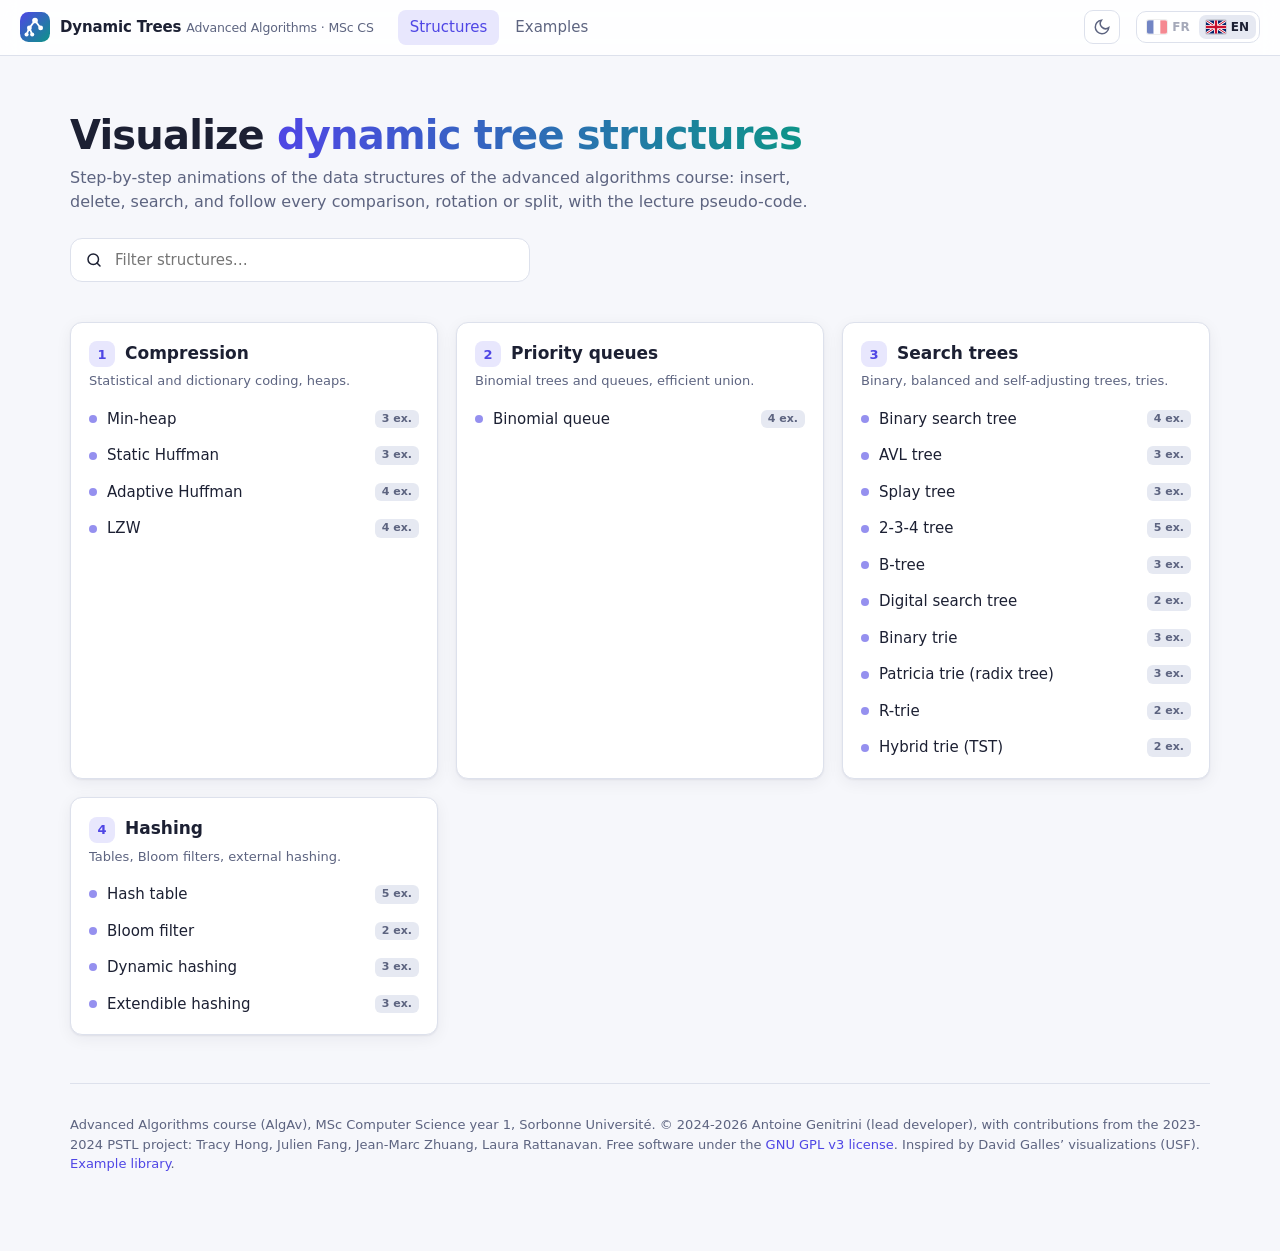
==== index.html @ ccd40989 "Nouveau site : moteur d'animation moderne et toutes les structures du cours Réécriture complète, san" ====
<!DOCTYPE html>
<!--
  Structures arborescentes dynamiques
  Copyright (C) 2024-2026 Antoine Genitrini (développeur principal)
  Contributeurs (projet PSTL 2023-2024, Sorbonne Université) :
    Tracy Hong, Julien Fang, Jean-Marc Zhuang, Laura Rattanavan
  Licence : GNU GPL version 3 ou ultérieure (voir le fichier LICENSE).
  SPDX-License-Identifier: GPL-3.0-or-later
-->
<html lang="fr">
<head>
  <meta charset="utf-8">
  <meta name="viewport" content="width=device-width, initial-scale=1">
  <title>Structures arborescentes dynamiques</title>
  <meta name="description" content="Visualisations animées des structures de données du cours d'algorithmique avancée : arbres de recherche, tries, tas, files binomiales, Huffman, LZW, hachage.">
  <link rel="icon" href="data:image/svg+xml,%3Csvg xmlns='http://www.w3.org/2000/svg' viewBox='0 0 32 32'%3E%3Crect width='32' height='32' rx='9' fill='%234f46e5'/%3E%3Cg fill='%23fff'%3E%3Ccircle cx='16' cy='9' r='3'/%3E%3Ccircle cx='10' cy='18' r='3'/%3E%3Ccircle cx='22' cy='18' r='3'/%3E%3C/g%3E%3C/svg%3E">
  <link rel="stylesheet" href="css/style.css">
</head>
<body>
  <main class="page">
    <section class="hero">
      <h1 data-i18n-html="home.title"></h1>
      <p data-i18n="home.lead"></p>
      <label class="searchbar">
        <svg width="18" height="18" viewBox="0 0 24 24" fill="none" stroke="currentColor" stroke-width="2" stroke-linecap="round" aria-hidden="true"><circle cx="11" cy="11" r="7"/><path d="M20 20l-4-4"/></svg>
        <input type="search" id="filter" data-i18n-placeholder="home.filter" autocomplete="off">
      </label>
    </section>
    <section class="chapters" id="chapters"></section>
    <footer class="site">
      <p data-i18n-html="home.footer"></p>
    </footer>
  </main>
  <div class="tooltip" id="tooltip" role="tooltip"></div>

  <script src="js/i18n.js"></script>
  <script src="js/catalog.js"></script>
  <script src="js/home.js"></script>
</body>
</html>
---- css/style.css ----
/*
 * Structures arborescentes dynamiques
 * Copyright (C) 2024-2026 Antoine Genitrini (développeur principal)
 * Contributeurs (projet PSTL 2023-2024, Sorbonne Université) :
 *   Tracy Hong, Julien Fang, Jean-Marc Zhuang, Laura Rattanavan
 *
 * Ce programme est un logiciel libre : vous pouvez le redistribuer et/ou le
 * modifier selon les termes de la GNU General Public License telle que publiée
 * par la Free Software Foundation, version 3 de la licence ou (à votre choix)
 * toute version ultérieure. Ce programme est distribué dans l'espoir qu'il sera
 * utile, mais SANS AUCUNE GARANTIE ; voir le fichier LICENSE pour plus de détails.
 *
 * SPDX-License-Identifier: GPL-3.0-or-later
 */

/* ==========================================================================
   Structures arborescentes dynamiques — feuille de style commune
   ========================================================================== */

:root {
  --bg: #f6f7fb;
  --surface: #ffffff;
  --surface-2: #f0f2f8;
  --surface-3: #e6e9f2;
  --border: #dde1ec;
  --text: #1c2033;
  --text-dim: #5d6480;
  --accent: #4f46e5;
  --accent-soft: #e8e7fd;
  --accent-text: #ffffff;
  --accent-2: #0d9488;

  --node-fill: #ffffff;
  --node-stroke: #4f46e5;
  --node-text: #1c2033;
  --node-sub: #6b7194;
  --edge: #9aa1bd;
  --edge-label: #5d6480;
  --muted: #b9bfd4;

  --hl: #f59e0b;      /* élément courant */
  --hl-bg: #fff4dc;
  --cmp: #2563eb;     /* comparaison */
  --cmp-bg: #e3ecff;
  --ok: #059669;      /* trouvé / validé */
  --ok-bg: #dcf7ec;
  --bad: #dc2626;     /* suppression / erreur */
  --bad-bg: #fde4e4;
  --new: #7c3aed;     /* nouvel élément */
  --new-bg: #efe6ff;
  --rb-red: #e11d48;
  --rb-black: #1f2937;

  --code-bg: #f7f8fc;
  --code-line: #fff1cc;
  --shadow: 0 1px 2px rgba(20, 24, 50, .06), 0 4px 16px rgba(20, 24, 50, .06);
  --radius: 12px;
  --font: Inter, ui-sans-serif, system-ui, -apple-system, "Segoe UI", Roboto, "Helvetica Neue", Arial, sans-serif;
  --mono: "JetBrains Mono", ui-monospace, SFMono-Regular, Menlo, Consolas, "Liberation Mono", monospace;
  color-scheme: light;
}

:root[data-theme="dark"] {
  --bg: #0f1220;
  --surface: #171b2d;
  --surface-2: #1e2338;
  --surface-3: #272d47;
  --border: #2c3350;
  --text: #e6e8f2;
  --text-dim: #9aa1bd;
  --accent: #8b85ff;
  --accent-soft: #2a2a55;
  --accent-text: #0f1220;
  --accent-2: #2dd4bf;

  --node-fill: #1b2035;
  --node-stroke: #8b85ff;
  --node-text: #eef0fa;
  --node-sub: #a4abc8;
  --edge: #5b6386;
  --edge-label: #a4abc8;
  --muted: #4a5272;

  --hl: #fbbf24;
  --hl-bg: #3d3214;
  --cmp: #60a5fa;
  --cmp-bg: #182c4d;
  --ok: #34d399;
  --ok-bg: #123a2e;
  --bad: #f87171;
  --bad-bg: #431b1f;
  --new: #a78bfa;
  --new-bg: #2c2150;
  --rb-red: #fb7185;
  --rb-black: #94a3b8;

  --code-bg: #131729;
  --code-line: #3a3216;
  --shadow: 0 1px 2px rgba(0, 0, 0, .3), 0 6px 20px rgba(0, 0, 0, .25);
  color-scheme: dark;
}

* { box-sizing: border-box; }

html, body {
  margin: 0;
  background: var(--bg);
  color: var(--text);
  font-family: var(--font);
  font-size: 15px;
  line-height: 1.5;
  -webkit-font-smoothing: antialiased;
}

a { color: var(--accent); text-decoration: none; }
a:hover { text-decoration: underline; }

button, input, select { font: inherit; color: inherit; }

/* --------------------------------------------------------------------------
   En-tête
   -------------------------------------------------------------------------- */

.topbar {
  position: sticky;
  top: 0;
  z-index: 50;
  display: flex;
  align-items: center;
  gap: 16px;
  padding: 10px 20px;
  background: color-mix(in srgb, var(--surface) 88%, transparent);
  backdrop-filter: saturate(1.4) blur(10px);
  border-bottom: 1px solid var(--border);
}

.brand {
  display: flex;
  align-items: center;
  gap: 10px;
  color: var(--text);
  font-weight: 700;
  letter-spacing: -.01em;
  white-space: nowrap;
}
.brand:hover { text-decoration: none; }
.brand svg { flex: none; }
.brand small { font-weight: 500; color: var(--text-dim); }

.topbar nav { display: flex; gap: 4px; margin-left: 8px; }
.topbar nav a {
  padding: 6px 12px;
  border-radius: 8px;
  color: var(--text-dim);
  font-weight: 500;
}
.topbar nav a:hover { background: var(--surface-2); color: var(--text); text-decoration: none; }
.topbar nav a.active { color: var(--accent); background: var(--accent-soft); }

.topbar .spacer { flex: 1; }
.topbar .slot { flex: 0 1 auto; min-width: 0; overflow: hidden; }
.topbar > * { flex-shrink: 0; }
.topbar > .slot { flex-shrink: 1; }
@media (max-width: 1250px) { body.viz .topbar nav { display: none; } }

.icon-btn {
  display: inline-flex;
  align-items: center;
  justify-content: center;
  gap: 6px;
  height: 34px;
  min-width: 34px;
  padding: 0 8px;
  border: 1px solid var(--border);
  border-radius: 9px;
  background: var(--surface);
  cursor: pointer;
  color: var(--text-dim);
}
.icon-btn:hover { color: var(--text); border-color: var(--accent); }

.lang-toggle {
  display: inline-flex;
  padding: 3px;
  gap: 2px;
  border: 1px solid var(--border);
  border-radius: 10px;
  background: var(--surface);
  cursor: pointer;
}
.lang-toggle span {
  display: inline-flex;
  align-items: center;
  gap: 5px;
  padding: 3px 7px;
  border-radius: 7px;
  font-size: 12px;
  font-weight: 600;
  color: var(--text-dim);
  opacity: .55;
  transition: all .2s;
}
.lang-toggle span.on { opacity: 1; background: var(--surface-3); color: var(--text); }
.lang-toggle svg { width: 20px; height: 14px; border-radius: 2px; box-shadow: 0 0 0 1px rgba(0,0,0,.12); }

/* --------------------------------------------------------------------------
   Page d'accueil
   -------------------------------------------------------------------------- */

.page { max-width: 1180px; margin: 0 auto; padding: 32px 20px 64px; }

.hero { padding: 24px 0 8px; }
.hero h1 {
  margin: 0 0 8px;
  font-size: clamp(28px, 4vw, 40px);
  letter-spacing: -.02em;
  line-height: 1.15;
}
.hero h1 .grad {
  background: linear-gradient(90deg, var(--accent), var(--accent-2));
  -webkit-background-clip: text;
  background-clip: text;
  color: transparent;
}
.hero p { margin: 0; max-width: 760px; color: var(--text-dim); font-size: 16px; }

.searchbar {
  display: flex;
  align-items: center;
  gap: 10px;
  margin: 24px 0 8px;
  padding: 0 14px;
  height: 44px;
  max-width: 460px;
  border: 1px solid var(--border);
  border-radius: 12px;
  background: var(--surface);
}
.searchbar input { flex: 1; border: 0; outline: 0; background: transparent; height: 100%; }
.searchbar:focus-within { border-color: var(--accent); box-shadow: 0 0 0 3px var(--accent-soft); }

.chapters {
  display: grid;
  grid-template-columns: repeat(auto-fill, minmax(300px, 1fr));
  gap: 18px;
  margin-top: 24px;
}

.chapter {
  padding: 18px 18px 12px;
  border: 1px solid var(--border);
  border-radius: var(--radius);
  background: var(--surface);
  box-shadow: var(--shadow);
}
.chapter h2 {
  display: flex;
  align-items: baseline;
  gap: 10px;
  margin: 0 0 4px;
  font-size: 17px;
}
.chapter h2 .num {
  display: inline-grid;
  place-items: center;
  width: 26px;
  height: 26px;
  border-radius: 8px;
  background: var(--accent-soft);
  color: var(--accent);
  font-size: 13px;
  font-weight: 700;
}
.chapter .chap-sub { margin: 0 0 10px; color: var(--text-dim); font-size: 13px; }
.chapter ul { list-style: none; margin: 0; padding: 0; }
.chapter li a {
  position: relative;
  display: flex;
  align-items: center;
  gap: 10px;
  padding: 7px 10px;
  margin: 0 -10px;
  border-radius: 8px;
  color: var(--text);
  font-weight: 500;
}
.chapter li a:hover { background: var(--surface-2); text-decoration: none; }
.chapter li a .dot {
  flex: none;
  width: 8px;
  height: 8px;
  border-radius: 50%;
  background: var(--accent);
  opacity: .6;
}
.chapter li a .tag {
  margin-left: auto;
  padding: 1px 7px;
  border-radius: 6px;
  background: var(--surface-3);
  color: var(--text-dim);
  font-size: 11px;
  font-weight: 600;
}
.chapter li.hidden { display: none; }

/* Bulle d'information */
.tooltip {
  position: fixed;
  z-index: 100;
  max-width: 340px;
  padding: 12px 14px;
  border: 1px solid var(--border);
  border-radius: 12px;
  background: var(--surface);
  box-shadow: 0 10px 40px rgba(20, 24, 50, .18);
  font-size: 13.5px;
  pointer-events: none;
  opacity: 0;
  transform: translateY(4px);
  transition: opacity .15s, transform .15s;
}
.tooltip.show { opacity: 1; transform: translateY(0); }
.tooltip h3 { margin: 0 0 4px; font-size: 14.5px; }
.tooltip p { margin: 0 0 6px; color: var(--text-dim); }
.tooltip .goal { margin: 0; color: var(--text); }
.tooltip .goal b { color: var(--accent); }
.tooltip .cx { margin-top: 8px; font-family: var(--mono); font-size: 11.5px; color: var(--text-dim); }

footer.site {
  margin-top: 48px;
  padding-top: 18px;
  border-top: 1px solid var(--border);
  color: var(--text-dim);
  font-size: 13px;
}

/* --------------------------------------------------------------------------
   Bibliothèque d'exemples
   -------------------------------------------------------------------------- */

.ex-group {
  margin-top: 22px;
  padding: 16px 18px;
  border: 1px solid var(--border);
  border-radius: var(--radius);
  background: var(--surface);
}
.ex-group h2 { margin: 0 0 2px; font-size: 17px; }
.ex-group .chap-sub { margin: 0 0 10px; color: var(--text-dim); font-size: 13px; }
.ex-list { display: grid; grid-template-columns: repeat(auto-fill, minmax(260px, 1fr)); gap: 10px; }
.ex-card {
  display: block;
  padding: 10px 12px;
  border: 1px solid var(--border);
  border-radius: 10px;
  color: var(--text);
  background: var(--surface-2);
}
.ex-card:hover { border-color: var(--accent); text-decoration: none; }
.ex-card b { display: block; font-size: 14px; }
.ex-card span { display: block; color: var(--text-dim); font-size: 12.5px; }
.ex-card code {
  display: block;
  margin-top: 4px;
  font-family: var(--mono);
  font-size: 11.5px;
  color: var(--text-dim);
  white-space: nowrap;
  overflow: hidden;
  text-overflow: ellipsis;
}

/* --------------------------------------------------------------------------
   Page de visualisation
   -------------------------------------------------------------------------- */

body.viz { height: 100vh; overflow: hidden; display: flex; flex-direction: column; }

.viz-title { display: flex; align-items: baseline; gap: 10px; min-width: 0; }
.viz-title h1 { margin: 0; font-size: 17px; white-space: nowrap; overflow: hidden; text-overflow: ellipsis; }
.viz-title .chap { color: var(--text-dim); font-size: 13px; white-space: nowrap; }

.viz-main {
  flex: 1;
  display: grid;
  grid-template-columns: minmax(0, 1fr) 360px;
  min-height: 0;
}
.viz-main.panel-hidden { grid-template-columns: minmax(0, 1fr) 0; }
.viz-main.panel-hidden .side { display: none; }

.stage-wrap { display: flex; flex-direction: column; min-width: 0; min-height: 0; }

.controls {
  display: flex;
  flex-wrap: wrap;
  align-items: center;
  gap: 8px;
  padding: 10px 16px;
  border-bottom: 1px solid var(--border);
  background: var(--surface);
}
.controls .group { display: flex; flex-wrap: wrap; align-items: center; gap: 6px; }
.controls .sep { width: 1px; height: 26px; background: var(--border); margin: 0 4px; }
.controls label.lbl { color: var(--text-dim); font-size: 13px; font-weight: 500; }

.controls input[type="text"], .controls select {
  height: 34px;
  padding: 0 10px;
  border: 1px solid var(--border);
  border-radius: 9px;
  background: var(--surface);
  outline: none;
}
.controls input[type="text"]:focus, .controls select:focus {
  border-color: var(--accent);
  box-shadow: 0 0 0 3px var(--accent-soft);
}

.btn {
  height: 34px;
  padding: 0 13px;
  border: 1px solid var(--border);
  border-radius: 9px;
  background: var(--surface);
  color: var(--text);
  font-weight: 500;
  cursor: pointer;
  white-space: nowrap;
  transition: background .15s, border-color .15s;
}
.btn:hover { border-color: var(--accent); background: var(--surface-2); }
.btn.primary { background: var(--accent); border-color: var(--accent); color: var(--accent-text); }
.btn.primary:hover { filter: brightness(1.08); }
.btn.ghost { border-color: transparent; background: transparent; color: var(--text-dim); }
.btn.ghost:hover { background: var(--surface-2); color: var(--text); }
.btn:disabled { opacity: .45; cursor: not-allowed; }

.stage {
  position: relative;
  flex: 1;
  min-height: 0;
  background:
    radial-gradient(circle at 1px 1px, color-mix(in srgb, var(--text-dim) 18%, transparent) 1px, transparent 0) 0 0 / 22px 22px,
    var(--bg);
  overflow: hidden;
}
.stage svg { display: block; width: 100%; height: 100%; cursor: grab; user-select: none; }
.stage svg.dragging { cursor: grabbing; }

.stage .status {
  position: absolute;
  left: 16px;
  right: 16px;
  top: 12px;
  display: flex;
  justify-content: center;
  pointer-events: none;
}
.stage .status div {
  max-width: 860px;
  padding: 8px 14px;
  border: 1px solid var(--border);
  border-radius: 10px;
  background: color-mix(in srgb, var(--surface) 92%, transparent);
  box-shadow: var(--shadow);
  font-size: 14px;
  text-align: center;
}
.stage .status div:empty { display: none; }
.stage .status div.error { border-color: var(--bad); color: var(--bad); }

.stage .zoom {
  position: absolute;
  right: 14px;
  bottom: 14px;
  display: flex;
  flex-direction: column;
  gap: 6px;
}

.player {
  display: flex;
  flex-wrap: wrap;
  align-items: center;
  gap: 10px;
  padding: 10px 16px;
  border-top: 1px solid var(--border);
  background: var(--surface);
}
.player .pbtns { display: flex; gap: 4px; }
.player .pbtn {
  display: inline-grid;
  place-items: center;
  width: 36px;
  height: 34px;
  border: 1px solid var(--border);
  border-radius: 9px;
  background: var(--surface);
  color: var(--text);
  cursor: pointer;
}
.player .pbtn:hover { border-color: var(--accent); }
.player .pbtn.play { width: 44px; background: var(--accent); border-color: var(--accent); color: var(--accent-text); }
.player .progress { flex: 1; min-width: 160px; display: flex; align-items: center; gap: 10px; }
.player .counter { font-family: var(--mono); font-size: 12px; color: var(--text-dim); min-width: 84px; text-align: right; white-space: nowrap; }
.player .speed { display: flex; align-items: center; gap: 8px; color: var(--text-dim); font-size: 13px; }

input[type="range"] { accent-color: var(--accent); width: 100%; }
.player .speed input { width: 110px; }

/* Panneau latéral */
.side {
  display: flex;
  flex-direction: column;
  min-height: 0;
  border-left: 1px solid var(--border);
  background: var(--surface);
}
.tabs { display: flex; gap: 2px; padding: 8px 8px 0; border-bottom: 1px solid var(--border); }
.tabs button {
  padding: 8px 12px;
  border: 0;
  border-bottom: 2px solid transparent;
  background: transparent;
  color: var(--text-dim);
  font-weight: 600;
  font-size: 13.5px;
  cursor: pointer;
}
.tabs button.on { color: var(--accent); border-bottom-color: var(--accent); }
.tab { display: none; flex: 1; min-height: 0; overflow: auto; padding: 14px 16px; }
.tab.on { display: block; }

.log { list-style: none; margin: 0; padding: 0; counter-reset: step; }
.log li {
  position: relative;
  padding: 6px 8px 6px 34px;
  border-radius: 8px;
  font-size: 13.5px;
  color: var(--text-dim);
  cursor: pointer;
}
.log li::before {
  counter-increment: step;
  content: counter(step);
  position: absolute;
  left: 6px;
  top: 7px;
  width: 20px;
  font-family: var(--mono);
  font-size: 11px;
  text-align: right;
  color: var(--muted);
}
.log li:hover { background: var(--surface-2); }
.log li.op { color: var(--text); font-weight: 600; margin-top: 6px; }
.log li.cur { background: var(--accent-soft); color: var(--text); }
.log li.future { opacity: .4; }

.code-title { display: flex; flex-wrap: wrap; align-items: center; gap: 8px; margin: 0 0 6px; font-size: 13px; color: var(--text-dim); font-weight: 600; }
.code-src { padding: 1px 7px; border-radius: 6px; font-size: 11px; font-weight: 600; background: var(--surface-3); color: var(--text-dim); }
.code-src.course { background: var(--accent-soft); color: var(--accent); }
.code-src.pstl { background: var(--ok-bg); color: var(--ok); }
.code {
  margin: 0 0 16px;
  padding: 10px 0;
  border: 1px solid var(--border);
  border-radius: 10px;
  background: var(--code-bg);
  font-family: var(--mono);
  font-size: 12px;
  line-height: 1.55;
  overflow-x: auto;
}
.code div { padding: 0 12px; white-space: pre; border-left: 3px solid transparent; }
.code div.on { background: var(--code-line); border-left-color: var(--hl); }
.code .kw { color: #7c3aed; font-weight: 600; }
.code .str { color: #0f766e; }
.code .com { color: var(--text-dim); font-style: italic; }
:root[data-theme="dark"] .code .kw { color: #c4b5fd; }
:root[data-theme="dark"] .code .str { color: #5eead4; }
.code-empty { color: var(--text-dim); font-size: 13.5px; }

.info h2 { margin: 0 0 6px; font-size: 16px; }
.info p { margin: 0 0 10px; color: var(--text-dim); font-size: 14px; }
.info p b { color: var(--text); }
.info table { width: 100%; border-collapse: collapse; margin: 8px 0 14px; font-size: 13px; }
.info td, .info th { padding: 5px 8px; border-bottom: 1px solid var(--border); text-align: left; }
.info th { color: var(--text-dim); font-weight: 600; }
.info td.cx { font-family: var(--mono); font-size: 12px; }
.legend { display: flex; flex-wrap: wrap; gap: 10px 16px; margin: 6px 0 12px; font-size: 13px; color: var(--text-dim); }
.legend span { display: inline-flex; align-items: center; gap: 6px; }
.legend i { width: 12px; height: 12px; border-radius: 50%; border: 2px solid; }

kbd {
  padding: 1px 6px;
  border: 1px solid var(--border);
  border-bottom-width: 2px;
  border-radius: 5px;
  font-family: var(--mono);
  font-size: 11px;
  background: var(--surface-2);
}

/* --------------------------------------------------------------------------
   Éléments SVG de la scène
   -------------------------------------------------------------------------- */

.scene text { font-family: var(--font); fill: var(--node-text); dominant-baseline: central; text-anchor: middle; }
.scene .n circle, .scene .n rect.box, .scene .n rect.cell {
  fill: var(--node-fill);
  stroke: var(--node-stroke);
  stroke-width: 2;
  transition: fill .25s, stroke .25s;
}
.scene .n text.lbl { font-size: 15px; font-weight: 600; }
.scene .n text.sub { font-size: 11px; fill: var(--node-sub); font-weight: 500; }
.scene .n text.top { font-size: 11px; fill: var(--node-sub); font-weight: 500; }
.scene .n .badge circle { fill: var(--surface-3); stroke: var(--border); stroke-width: 1; }
.scene .n .badge text { font-size: 10px; font-weight: 700; fill: var(--text-dim); }
.scene .n line.sepl { stroke: var(--node-stroke); stroke-width: 1.5; }

.scene .n.dot circle { fill: var(--node-stroke); }
.scene .n.empty circle, .scene .n.empty rect { fill: transparent; stroke: var(--muted); stroke-dasharray: 3 3; }
.scene .n.ghost circle, .scene .n.ghost rect { fill: transparent; stroke: var(--muted); stroke-dasharray: 3 3; }
.scene .n.ghost text { fill: var(--muted); }
.scene .n.plain rect.box, .scene .n.plain rect.cell { stroke: var(--border); stroke-width: 1.2; }
.scene .n.key circle, .scene .n.key rect.box { fill: var(--accent-soft); }
.scene .n.leaf rect.box { fill: var(--surface-2); }

.scene .n.hl circle, .scene .n.hl rect.box, .scene .n.hl rect.cell { stroke: var(--hl); fill: var(--hl-bg); stroke-width: 3; }
.scene .n.cmp circle, .scene .n.cmp rect.box, .scene .n.cmp rect.cell { stroke: var(--cmp); fill: var(--cmp-bg); stroke-width: 3; }
.scene .n.ok circle, .scene .n.ok rect.box, .scene .n.ok rect.cell { stroke: var(--ok); fill: var(--ok-bg); stroke-width: 3; }
.scene .n.bad circle, .scene .n.bad rect.box, .scene .n.bad rect.cell { stroke: var(--bad); fill: var(--bad-bg); stroke-width: 3; }
.scene .n.new circle, .scene .n.new rect.box, .scene .n.new rect.cell { stroke: var(--new); fill: var(--new-bg); stroke-width: 3; }
.scene .n.muted circle, .scene .n.muted rect.box, .scene .n.muted rect.cell { stroke: var(--muted); }
.scene .n.muted text { fill: var(--muted); }
.scene .n.dot.hl circle { fill: var(--hl); }
.scene .n.dot.ok circle { fill: var(--ok); }
.scene .n.dot.cmp circle { fill: var(--cmp); }
.scene .n.dot.new circle { fill: var(--new); }

.scene .n rect.kcell { fill: var(--node-fill); stroke: none; }
.scene .n rect.kcell.hl { fill: var(--hl-bg); }
.scene .n rect.kcell.cmp { fill: var(--cmp-bg); }
.scene .n rect.kcell.ok { fill: var(--ok-bg); }
.scene .n rect.kcell.bad { fill: var(--bad-bg); }
.scene .n rect.kcell.new { fill: var(--new-bg); }

.scene .e line, .scene .e path { stroke: var(--edge); stroke-width: 2; fill: none; }
.scene .e.dash line, .scene .e.dash path { stroke-dasharray: 5 4; }
.scene .e.hl line, .scene .e.hl path { stroke: var(--hl); stroke-width: 3; }
.scene .e.cmp line, .scene .e.cmp path { stroke: var(--cmp); stroke-width: 3; }
.scene .e.ok line, .scene .e.ok path { stroke: var(--ok); stroke-width: 3; }
.scene .e.bad line, .scene .e.bad path { stroke: var(--bad); stroke-width: 3; }
.scene .e.new line, .scene .e.new path { stroke: var(--new); stroke-width: 3; }
.scene .e.eq line, .scene .e.eq path { stroke: var(--accent-2); stroke-width: 2.5; }
.scene .e.thin line, .scene .e.thin path { stroke-width: 1.3; }
.scene .e.faint line, .scene .e.faint path { stroke: var(--muted); }
.scene .e.red line, .scene .e.red path { stroke: var(--rb-red); stroke-width: 3; }
.scene .e text { font-size: 11.5px; font-weight: 600; fill: var(--edge-label); }
.scene .e rect.elbl { fill: var(--bg); }
.scene .e .arrowhead { fill: var(--edge); stroke: none; }
.scene .e.hl .arrowhead { fill: var(--hl); }
.scene .e.ok .arrowhead { fill: var(--ok); }
.scene .e.new .arrowhead { fill: var(--new); }

.scene .t text { font-size: 14px; }
.scene .t.title text { font-size: 13px; font-weight: 700; fill: var(--text-dim); text-transform: uppercase; letter-spacing: .06em; }
.scene .t.dim text { fill: var(--text-dim); font-size: 12.5px; }
.scene .t.mono text { font-family: var(--mono); font-size: 13px; }
.scene .t.big text { font-size: 17px; font-weight: 700; }
.scene .t.hl text { fill: var(--hl); font-weight: 700; }
.scene .t.ok text { fill: var(--ok); font-weight: 700; }
.scene .t.bad text { fill: var(--bad); font-weight: 700; }
.scene .t.accent text { fill: var(--accent); font-weight: 700; }
.scene .t.new text { fill: var(--new); font-weight: 700; }

.scene .ring circle { fill: none; stroke: var(--hl); stroke-width: 3.5; stroke-opacity: .9; }
.scene .ring rect { fill: none; stroke: var(--hl); stroke-width: 3.5; }
.scene .ring.cmp circle, .scene .ring.cmp rect { stroke: var(--cmp); }
.scene .ring.ok circle, .scene .ring.ok rect { stroke: var(--ok); }
.scene .ring.bad circle, .scene .ring.bad rect { stroke: var(--bad); }

.scene .rbn.red circle { stroke: var(--rb-red); }
.scene .rbn.black circle { stroke: var(--rb-black); }

/* --------------------------------------------------------------------------
   Adaptation aux petits écrans
   -------------------------------------------------------------------------- */

@media (max-width: 900px) {
  body.viz { height: auto; overflow: auto; }
  .viz-main, .viz-main.panel-hidden { grid-template-columns: 1fr; }
  .stage { height: 62vh; flex: none; }
  .side { border-left: 0; border-top: 1px solid var(--border); max-height: none; }
  .tab { max-height: 60vh; }
  .topbar nav { display: none; }
  .viz-title .chap { display: none; }
}

@media (max-width: 560px) {
  .topbar { padding: 8px 12px; gap: 8px; }
  .brand small { display: none; }
  .page { padding: 20px 14px 48px; }
  .controls, .player { padding: 8px 10px; }
  .controls .sep { display: none; }
}
.scene .n.ghost .badge text { fill: var(--text-dim); }
.info p.credits { margin-top: 18px; font-size: 12px; }
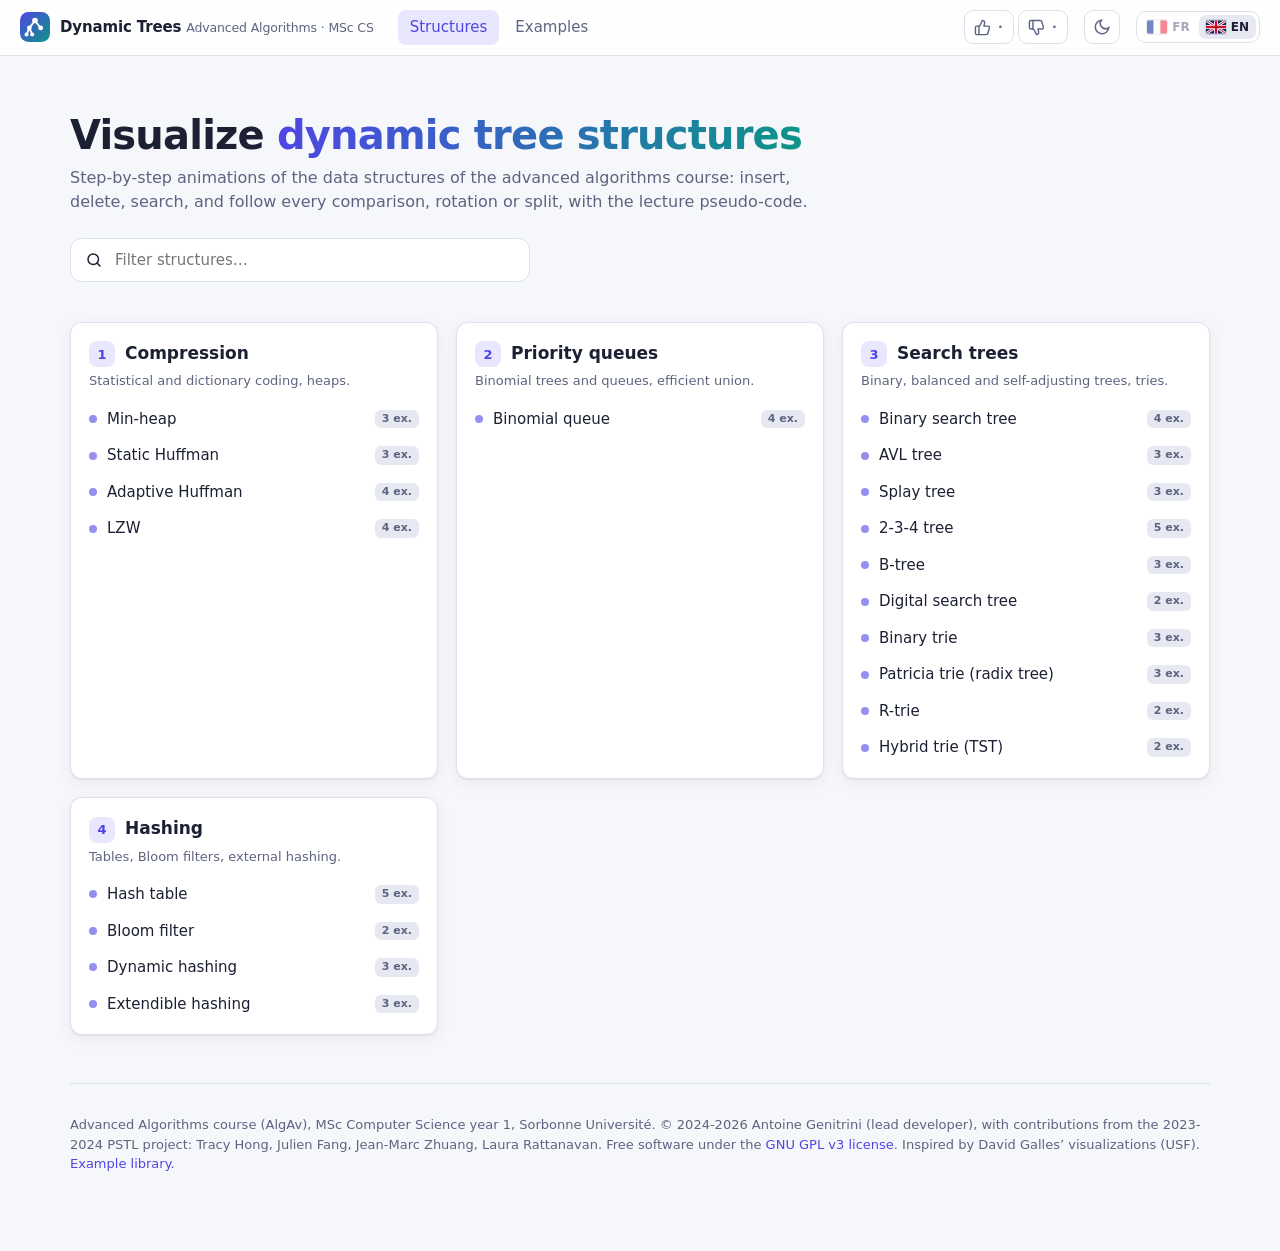
==== commit 7a518ce0: "Active le service des avis (URL de l'application Apps Script) Co-Authored-By: Claude Opus 5.5 (1M co" ====
--- a/index.html
+++ b/index.html
@@ -14,7 +14,7 @@
   <title>Structures arborescentes dynamiques</title>
   <meta name="description" content="Visualisations animées des structures de données du cours d'algorithmique avancée : arbres de recherche, tries, tas, files binomiales, Huffman, LZW, hachage.">
   <link rel="icon" href="data:image/svg+xml,%3Csvg xmlns='http://www.w3.org/2000/svg' viewBox='0 0 32 32'%3E%3Crect width='32' height='32' rx='9' fill='%234f46e5'/%3E%3Cg fill='%23fff'%3E%3Ccircle cx='16' cy='9' r='3'/%3E%3Ccircle cx='10' cy='18' r='3'/%3E%3Ccircle cx='22' cy='18' r='3'/%3E%3C/g%3E%3C/svg%3E">
-  <link rel="stylesheet" href="css/style.css">
+  <link rel="stylesheet" href="css/style.css?v=20261027a">
 </head>
 <body>
   <main class="page">
@@ -33,8 +33,10 @@
   </main>
   <div class="tooltip" id="tooltip" role="tooltip"></div>
 
-  <script src="js/i18n.js"></script>
-  <script src="js/catalog.js"></script>
-  <script src="js/home.js"></script>
+  <script src="js/i18n.js?v=20261027a"></script>
+  <script src="js/config.js?v=20261027a"></script>
+  <script src="js/feedback.js?v=20261027a"></script>
+  <script src="js/catalog.js?v=20261027a"></script>
+  <script src="js/home.js?v=20261027a"></script>
 </body>
 </html>
--- a/css/style.css
+++ b/css/style.css
@@ -710,3 +710,131 @@
 }
 .scene .n.ghost .badge text { fill: var(--text-dim); }
 .info p.credits { margin-top: 18px; font-size: 12px; }
+
+/* --------------------------------------------------------------------------
+   Avis des visiteurs (pouces), fenêtres modales, tableau de bord
+   -------------------------------------------------------------------------- */
+
+.fb { display: inline-flex; gap: 4px; }
+.fb-btn {
+  display: inline-flex;
+  align-items: center;
+  gap: 5px;
+  height: 34px;
+  padding: 0 9px;
+  border: 1px solid var(--border);
+  border-radius: 9px;
+  background: var(--surface);
+  color: var(--text-dim);
+  font-size: 12.5px;
+  font-weight: 600;
+  cursor: pointer;
+}
+.fb-btn.down svg { transform: scaleY(-1); }
+.fb-btn.up:hover, .fb-btn.up.on { color: var(--ok); border-color: var(--ok); }
+.fb-btn.down:hover, .fb-btn.down.on { color: var(--bad); border-color: var(--bad); }
+.fb-btn.up.on { background: var(--ok-bg); }
+.fb-btn.down.on { background: var(--bad-bg); }
+.fb-btn .n { min-width: 8px; font-variant-numeric: tabular-nums; }
+
+.modal-back {
+  position: fixed;
+  inset: 0;
+  z-index: 200;
+  display: grid;
+  place-items: center;
+  padding: 16px;
+  background: rgba(10, 12, 25, .45);
+  backdrop-filter: blur(2px);
+}
+.modal {
+  width: min(520px, 100%);
+  padding: 20px 22px 18px;
+  border: 1px solid var(--border);
+  border-radius: 14px;
+  background: var(--surface);
+  box-shadow: 0 20px 60px rgba(0, 0, 0, .3);
+}
+.modal h3 { margin: 0 0 8px; font-size: 17px; }
+.modal p { margin: 0 0 10px; color: var(--text-dim); }
+.modal p.lead { color: var(--text); }
+.modal p.note { font-size: 13px; color: var(--hl); }
+.modal p.err { min-height: 1em; font-size: 13px; color: var(--bad); }
+.modal textarea {
+  width: 100%;
+  padding: 10px 12px;
+  border: 1px solid var(--border);
+  border-radius: 10px;
+  background: var(--surface);
+  font: inherit;
+  resize: vertical;
+  outline: none;
+}
+.modal textarea:focus { border-color: var(--accent); box-shadow: 0 0 0 3px var(--accent-soft); }
+.modal .actions { display: flex; justify-content: flex-end; gap: 8px; margin-top: 8px; }
+
+.toast {
+  position: fixed;
+  left: 50%;
+  bottom: 24px;
+  z-index: 300;
+  padding: 10px 16px;
+  border-radius: 10px;
+  background: var(--text);
+  color: var(--bg);
+  font-size: 14px;
+  box-shadow: var(--shadow);
+  opacity: 0;
+  transform: translate(-50%, 8px);
+  transition: opacity .25s, transform .25s;
+}
+.toast.show { opacity: 1; transform: translate(-50%, 0); }
+.toast.error { background: var(--bad); color: #fff; }
+
+.admin .adm-card {
+  margin-top: 20px;
+  padding: 18px 20px;
+  border: 1px solid var(--border);
+  border-radius: var(--radius);
+  background: var(--surface);
+  box-shadow: var(--shadow);
+}
+.admin .adm-login { max-width: 420px; }
+.admin .adm-login label { display: block; margin-bottom: 6px; font-weight: 600; }
+.admin .row { display: flex; flex-wrap: wrap; gap: 8px; }
+.admin input[type="password"] {
+  flex: 1;
+  min-width: 160px;
+  height: 36px;
+  padding: 0 12px;
+  border: 1px solid var(--border);
+  border-radius: 9px;
+  background: var(--surface);
+  outline: none;
+}
+.admin input[type="password"]:focus { border-color: var(--accent); box-shadow: 0 0 0 3px var(--accent-soft); }
+.admin .err { min-height: 1em; margin: 8px 0 0; color: var(--bad); font-size: 13.5px; }
+.admin .adm-head { display: flex; flex-wrap: wrap; align-items: center; justify-content: space-between; gap: 10px; margin-bottom: 8px; }
+.admin h2 { margin: 0; font-size: 17px; }
+.adm-table { width: 100%; border-collapse: collapse; font-size: 14px; }
+.adm-table th, .adm-table td { padding: 8px 10px; border-bottom: 1px solid var(--border); text-align: left; }
+.adm-table th { color: var(--text-dim); font-weight: 600; font-size: 13px; }
+.adm-table .num { text-align: right; font-variant-numeric: tabular-nums; width: 120px; }
+.adm-table td.up { color: var(--ok); font-weight: 700; }
+.adm-table td.down { color: var(--bad); font-weight: 700; }
+.adm-table td.act { width: 150px; text-align: right; }
+.adm-table tr.tot td { font-weight: 700; border-bottom: 0; }
+.btn.small { height: 28px; padding: 0 10px; font-size: 13px; }
+.report { padding: 12px 0; border-bottom: 1px solid var(--border); }
+.report:last-child { border-bottom: 0; }
+.report header { display: flex; flex-wrap: wrap; align-items: baseline; gap: 6px 14px; }
+.report header span { color: var(--text-dim); font-size: 13px; }
+.report header a { margin-left: auto; font-size: 13.5px; }
+.report p { margin: 6px 0; white-space: pre-wrap; }
+.report code { font-family: var(--mono); font-size: 11.5px; color: var(--text-dim); word-break: break-all; }
+.admin .muted { color: var(--text-dim); }
+
+@media (max-width: 560px) {
+  .fb-btn { padding: 0 6px; }
+  .fb-btn .n { display: none; }
+}
